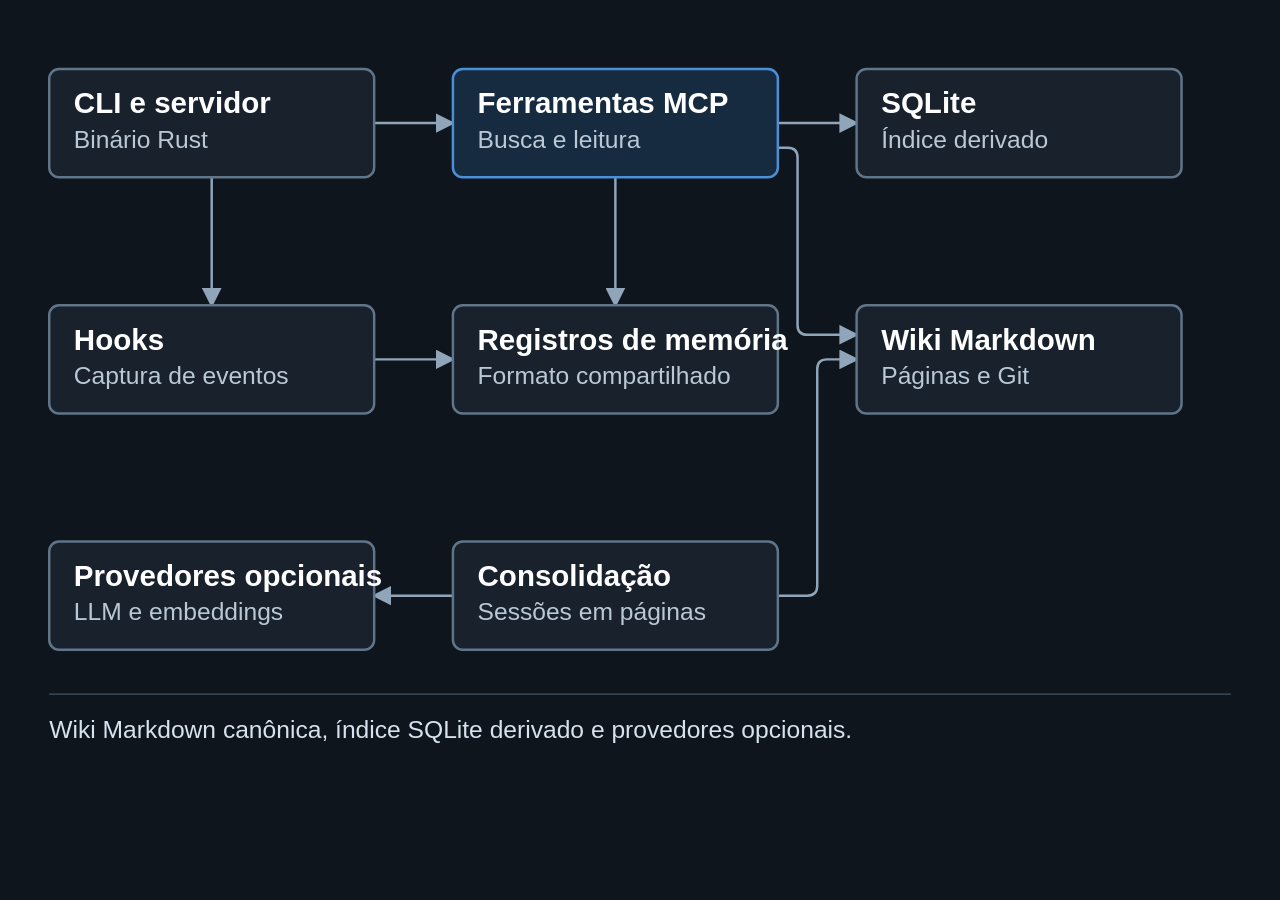
==== diagramas/arquitetura-original.html @ 741bd331 "Publica kit independente de integracao com ai-memory 3.2.0" ====
<!doctype html><html lang="pt-BR"><head><meta charset="utf-8"><meta name="viewport" content="width=device-width,initial-scale=1"><title>AI Memory original, v3.2.0</title><style>:root{color-scheme:dark}*{box-sizing:border-box}html,body{margin:0;background:#0f151d;color:#fff;font-family:"Segoe UI",sans-serif}svg{display:block;width:100%;height:auto}g.node{cursor:pointer}g.node:hover rect,g.node:focus rect,g.node.active rect{stroke:#4A90D9;stroke-width:4}g.node:focus{outline:none}path[data-from].lit{stroke:#4A90D9;stroke-width:4}@media(prefers-reduced-motion:reduce){*{transition:none}}</style></head><body><svg xmlns="http://www.w3.org/2000/svg" viewBox="0 0 1040 640" role="img" aria-labelledby="arquitetura-original-title arquitetura-original-desc"><title id="arquitetura-original-title">AI Memory original, v3.2.0</title><desc id="arquitetura-original-desc">Ferramentas MCP, captura por hooks e CLI integram wiki Markdown e índice SQLite no original Rust.</desc><defs><marker id="arquitetura-original-arrow" markerWidth="8" markerHeight="8" refX="7" refY="4" orient="auto"><path d="M0 0L8 4L0 8Z" fill="#91a5ba"/></marker></defs><rect width="1040" height="640" fill="#0f151d"/><path data-from="cli" data-to="mcp" d="M304 100H368" fill="none" stroke="#91a5ba" stroke-width="2" marker-end="url(#arquitetura-original-arrow)"/><path data-from="mcp" data-to="index" d="M632 100H696" fill="none" stroke="#91a5ba" stroke-width="2" marker-end="url(#arquitetura-original-arrow)"/><path data-from="cli" data-to="hooks" d="M172 144V248" fill="none" stroke="#91a5ba" stroke-width="2" marker-end="url(#arquitetura-original-arrow)"/><path data-from="hooks" data-to="core" d="M304 292H368" fill="none" stroke="#91a5ba" stroke-width="2" marker-end="url(#arquitetura-original-arrow)"/><path data-from="mcp" data-to="core" d="M500 144V248" fill="none" stroke="#91a5ba" stroke-width="2" marker-end="url(#arquitetura-original-arrow)"/><path data-from="consolidation" data-to="providers" d="M368 484H304" fill="none" stroke="#91a5ba" stroke-width="2" marker-end="url(#arquitetura-original-arrow)"/><path data-from="consolidation" data-to="wiki" d="M632 484H656Q664 484 664 476V300Q664 292 672 292H696" fill="none" stroke="#91a5ba" stroke-width="2" marker-end="url(#arquitetura-original-arrow)"/><path data-from="mcp" data-to="wiki" d="M632 120H640Q648 120 648 128V264Q648 272 656 272H696" fill="none" stroke="#91a5ba" stroke-width="2" marker-end="url(#arquitetura-original-arrow)"/><g class="node" id="arquitetura-original-cli" data-key="cli" tabindex="0" role="button" aria-label="CLI e servidor"><title>Entrada do binário Rust, comandos e inicialização dos transportes.</title><rect x="40" y="56" width="264" height="88" rx="8" fill="#18212c" stroke="#60748a" stroke-width="2"/><text x="60" y="92" fill="#ffffff" font-family="Segoe UI, sans-serif" font-size="24" font-weight="600">CLI e servidor</text><text x="60" y="120" fill="#bac8d6" font-family="Segoe UI, sans-serif" font-size="20">Binário Rust</text></g><g class="node" id="arquitetura-original-mcp" data-key="mcp" tabindex="0" role="button" aria-label="Ferramentas MCP"><title>Expõe consulta, leitura e operações de memória para clientes compatíveis. O suporte do cliente e seu escopo são configurados separadamente.</title><rect x="368" y="56" width="264" height="88" rx="8" fill="#172b40" stroke="#4A90D9" stroke-width="2"/><text x="388" y="92" fill="#ffffff" font-family="Segoe UI, sans-serif" font-size="24" font-weight="600">Ferramentas MCP</text><text x="388" y="120" fill="#bac8d6" font-family="Segoe UI, sans-serif" font-size="20">Busca e leitura</text></g><g class="node" id="arquitetura-original-index" data-key="index" tabindex="0" role="button" aria-label="SQLite"><title>Índice de recuperação, sessões, observações e handoffs. WAL e escritor único. A wiki é canônica para páginas; eventos não são uma transcrição completa.</title><rect x="696" y="56" width="264" height="88" rx="8" fill="#18212c" stroke="#60748a" stroke-width="2"/><text x="716" y="92" fill="#ffffff" font-family="Segoe UI, sans-serif" font-size="24" font-weight="600">SQLite</text><text x="716" y="120" fill="#bac8d6" font-family="Segoe UI, sans-serif" font-size="20">Índice derivado</text></g><g class="node" id="arquitetura-original-hooks" data-key="hooks" tabindex="0" role="button" aria-label="Hooks"><title>Recebe eventos de ciclo de vida, sanitiza e encaminha observações. A captura é limitada e não equivale a transcrição integral.</title><rect x="40" y="248" width="264" height="88" rx="8" fill="#18212c" stroke="#60748a" stroke-width="2"/><text x="60" y="284" fill="#ffffff" font-family="Segoe UI, sans-serif" font-size="24" font-weight="600">Hooks</text><text x="60" y="312" fill="#bac8d6" font-family="Segoe UI, sans-serif" font-size="20">Captura de eventos</text></g><g class="node" id="arquitetura-original-core" data-key="core" tabindex="0" role="button" aria-label="Registros de memória"><title>Tipos, erros e identificadores compartilhados. Não executa entrada ou saída de dados.</title><rect x="368" y="248" width="264" height="88" rx="8" fill="#18212c" stroke="#60748a" stroke-width="2"/><text x="388" y="284" fill="#ffffff" font-family="Segoe UI, sans-serif" font-size="24" font-weight="600">Registros de memória</text><text x="388" y="312" fill="#bac8d6" font-family="Segoe UI, sans-serif" font-size="20">Formato compartilhado</text></g><g class="node" id="arquitetura-original-wiki" data-key="wiki" tabindex="0" role="button" aria-label="Wiki Markdown"><title>Fonte canônica em páginas Markdown versionadas em Git. Gravações atômicas e reconciliação de alterações.</title><rect x="696" y="248" width="264" height="88" rx="8" fill="#18212c" stroke="#60748a" stroke-width="2"/><text x="716" y="284" fill="#ffffff" font-family="Segoe UI, sans-serif" font-size="24" font-weight="600">Wiki Markdown</text><text x="716" y="312" fill="#bac8d6" font-family="Segoe UI, sans-serif" font-size="20">Páginas e Git</text></g><g class="node" id="arquitetura-original-providers" data-key="providers" tabindex="0" role="button" aria-label="Provedores opcionais"><title>Interfaces para LLM e embeddings. Vetores e consolidação generativa dependem da configuração. Sem promessa de economia ou qualidade automática.</title><rect x="40" y="440" width="264" height="88" rx="8" fill="#18212c" stroke="#60748a" stroke-width="2"/><text x="60" y="476" fill="#ffffff" font-family="Segoe UI, sans-serif" font-size="24" font-weight="600">Provedores opcionais</text><text x="60" y="504" fill="#bac8d6" font-family="Segoe UI, sans-serif" font-size="20">LLM e embeddings</text></g><g class="node" id="arquitetura-original-consolidation" data-key="consolidation" tabindex="0" role="button" aria-label="Consolidação"><title>Resumo de sessão por regras funciona sem LLM. Consolidação generativa depende de provedor configurado; não assumir que está ativa.</title><rect x="368" y="440" width="264" height="88" rx="8" fill="#18212c" stroke="#60748a" stroke-width="2"/><text x="388" y="476" fill="#ffffff" font-family="Segoe UI, sans-serif" font-size="24" font-weight="600">Consolidação</text><text x="388" y="504" fill="#bac8d6" font-family="Segoe UI, sans-serif" font-size="20">Sessões em páginas</text></g><path d="M40 564H1000" stroke="#435469"/><text id="detail" x="40" y="600" fill="#d6e2ed" font-family="Segoe UI, sans-serif" font-size="20">Wiki Markdown canônica, índice SQLite derivado e provedores opcionais.</text></svg><script>const details={"cli": "CLI e servidor: Binário Rust.", "mcp": "Ferramentas MCP: Busca e leitura.", "index": "SQLite: Índice derivado.", "hooks": "Hooks: Captura de eventos.", "core": "Registros de memória: Formato compartilhado.", "wiki": "Wiki Markdown: Páginas e Git.", "providers": "Provedores opcionais: LLM e embeddings.", "consolidation": "Consolidação: Sessões em páginas."};const nodes=[...document.querySelectorAll("g.node")];function focusNode(n){nodes.forEach(x=>x.classList.toggle("active",x===n));document.getElementById("detail").textContent=details[n.dataset.key];document.querySelectorAll("path[data-from]").forEach(e=>e.classList.toggle("lit",e.dataset.from===n.dataset.key||e.dataset.to===n.dataset.key));}nodes.forEach(n=>{n.addEventListener("mouseenter",()=>focusNode(n));n.addEventListener("focus",()=>focusNode(n));n.addEventListener("click",()=>focusNode(n));n.addEventListener("keydown",e=>{if(e.key==="Enter"||e.key===" "){e.preventDefault();focusNode(n);}})});</script></body></html>
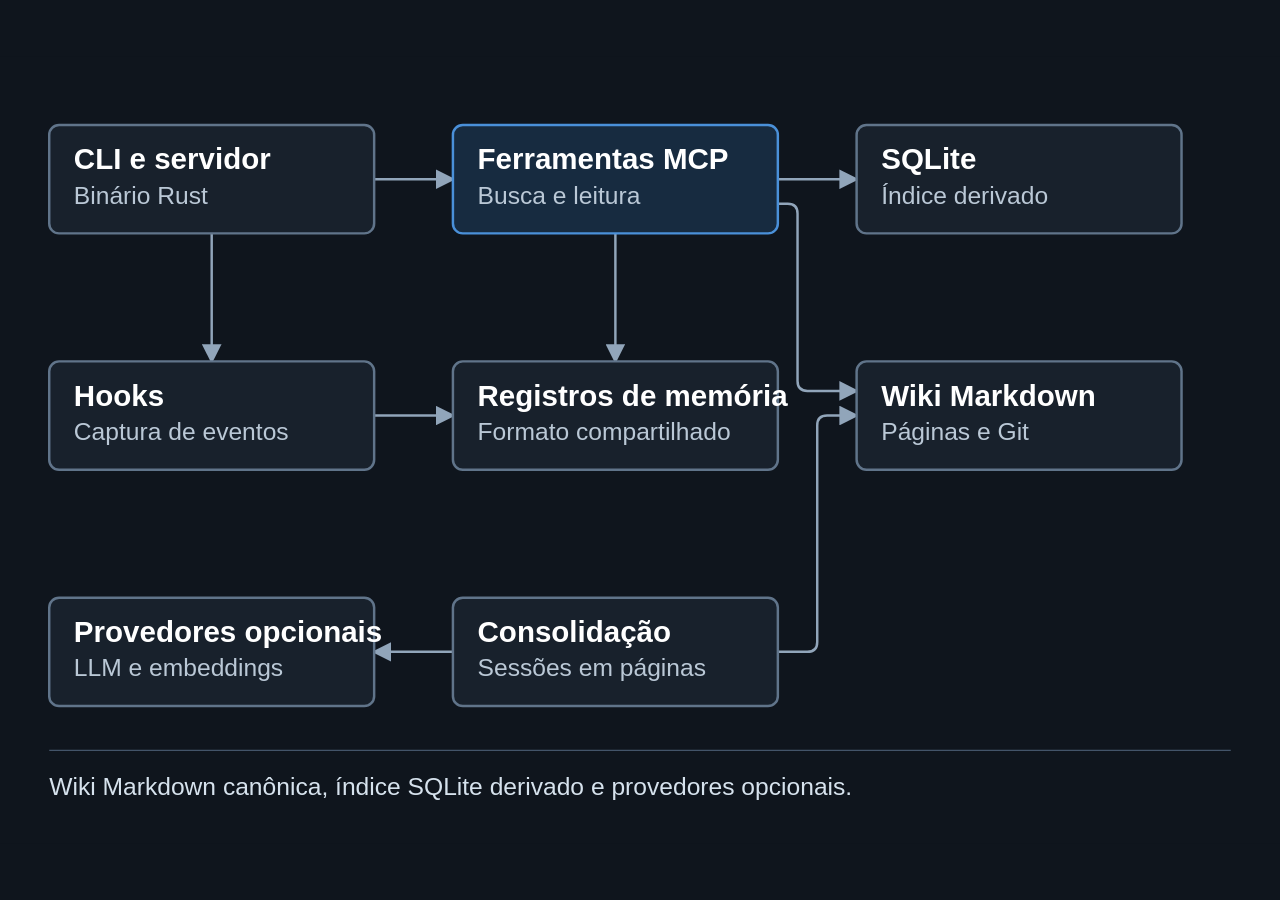
==== commit 9af9c7c0: "Encaixa fluxogramas no slide sem rolagem vertical" ====
--- a/diagramas/arquitetura-original.html
+++ b/diagramas/arquitetura-original.html
@@ -1 +1 @@
-<!doctype html><html lang="pt-BR"><head><meta charset="utf-8"><meta name="viewport" content="width=device-width,initial-scale=1"><title>AI Memory original, v3.2.0</title><style>:root{color-scheme:dark}*{box-sizing:border-box}html,body{margin:0;background:#0f151d;color:#fff;font-family:"Segoe UI",sans-serif}svg{display:block;width:100%;height:auto}g.node{cursor:pointer}g.node:hover rect,g.node:focus rect,g.node.active rect{stroke:#4A90D9;stroke-width:4}g.node:focus{outline:none}path[data-from].lit{stroke:#4A90D9;stroke-width:4}@media(prefers-reduced-motion:reduce){*{transition:none}}</style></head><body><svg xmlns="http://www.w3.org/2000/svg" viewBox="0 0 1040 640" role="img" aria-labelledby="arquitetura-original-title arquitetura-original-desc"><title id="arquitetura-original-title">AI Memory original, v3.2.0</title><desc id="arquitetura-original-desc">Ferramentas MCP, captura por hooks e CLI integram wiki Markdown e índice SQLite no original Rust.</desc><defs><marker id="arquitetura-original-arrow" markerWidth="8" markerHeight="8" refX="7" refY="4" orient="auto"><path d="M0 0L8 4L0 8Z" fill="#91a5ba"/></marker></defs><rect width="1040" height="640" fill="#0f151d"/><path data-from="cli" data-to="mcp" d="M304 100H368" fill="none" stroke="#91a5ba" stroke-width="2" marker-end="url(#arquitetura-original-arrow)"/><path data-from="mcp" data-to="index" d="M632 100H696" fill="none" stroke="#91a5ba" stroke-width="2" marker-end="url(#arquitetura-original-arrow)"/><path data-from="cli" data-to="hooks" d="M172 144V248" fill="none" stroke="#91a5ba" stroke-width="2" marker-end="url(#arquitetura-original-arrow)"/><path data-from="hooks" data-to="core" d="M304 292H368" fill="none" stroke="#91a5ba" stroke-width="2" marker-end="url(#arquitetura-original-arrow)"/><path data-from="mcp" data-to="core" d="M500 144V248" fill="none" stroke="#91a5ba" stroke-width="2" marker-end="url(#arquitetura-original-arrow)"/><path data-from="consolidation" data-to="providers" d="M368 484H304" fill="none" stroke="#91a5ba" stroke-width="2" marker-end="url(#arquitetura-original-arrow)"/><path data-from="consolidation" data-to="wiki" d="M632 484H656Q664 484 664 476V300Q664 292 672 292H696" fill="none" stroke="#91a5ba" stroke-width="2" marker-end="url(#arquitetura-original-arrow)"/><path data-from="mcp" data-to="wiki" d="M632 120H640Q648 120 648 128V264Q648 272 656 272H696" fill="none" stroke="#91a5ba" stroke-width="2" marker-end="url(#arquitetura-original-arrow)"/><g class="node" id="arquitetura-original-cli" data-key="cli" tabindex="0" role="button" aria-label="CLI e servidor"><title>Entrada do binário Rust, comandos e inicialização dos transportes.</title><rect x="40" y="56" width="264" height="88" rx="8" fill="#18212c" stroke="#60748a" stroke-width="2"/><text x="60" y="92" fill="#ffffff" font-family="Segoe UI, sans-serif" font-size="24" font-weight="600">CLI e servidor</text><text x="60" y="120" fill="#bac8d6" font-family="Segoe UI, sans-serif" font-size="20">Binário Rust</text></g><g class="node" id="arquitetura-original-mcp" data-key="mcp" tabindex="0" role="button" aria-label="Ferramentas MCP"><title>Expõe consulta, leitura e operações de memória para clientes compatíveis. O suporte do cliente e seu escopo são configurados separadamente.</title><rect x="368" y="56" width="264" height="88" rx="8" fill="#172b40" stroke="#4A90D9" stroke-width="2"/><text x="388" y="92" fill="#ffffff" font-family="Segoe UI, sans-serif" font-size="24" font-weight="600">Ferramentas MCP</text><text x="388" y="120" fill="#bac8d6" font-family="Segoe UI, sans-serif" font-size="20">Busca e leitura</text></g><g class="node" id="arquitetura-original-index" data-key="index" tabindex="0" role="button" aria-label="SQLite"><title>Índice de recuperação, sessões, observações e handoffs. WAL e escritor único. A wiki é canônica para páginas; eventos não são uma transcrição completa.</title><rect x="696" y="56" width="264" height="88" rx="8" fill="#18212c" stroke="#60748a" stroke-width="2"/><text x="716" y="92" fill="#ffffff" font-family="Segoe UI, sans-serif" font-size="24" font-weight="600">SQLite</text><text x="716" y="120" fill="#bac8d6" font-family="Segoe UI, sans-serif" font-size="20">Índice derivado</text></g><g class="node" id="arquitetura-original-hooks" data-key="hooks" tabindex="0" role="button" aria-label="Hooks"><title>Recebe eventos de ciclo de vida, sanitiza e encaminha observações. A captura é limitada e não equivale a transcrição integral.</title><rect x="40" y="248" width="264" height="88" rx="8" fill="#18212c" stroke="#60748a" stroke-width="2"/><text x="60" y="284" fill="#ffffff" font-family="Segoe UI, sans-serif" font-size="24" font-weight="600">Hooks</text><text x="60" y="312" fill="#bac8d6" font-family="Segoe UI, sans-serif" font-size="20">Captura de eventos</text></g><g class="node" id="arquitetura-original-core" data-key="core" tabindex="0" role="button" aria-label="Registros de memória"><title>Tipos, erros e identificadores compartilhados. Não executa entrada ou saída de dados.</title><rect x="368" y="248" width="264" height="88" rx="8" fill="#18212c" stroke="#60748a" stroke-width="2"/><text x="388" y="284" fill="#ffffff" font-family="Segoe UI, sans-serif" font-size="24" font-weight="600">Registros de memória</text><text x="388" y="312" fill="#bac8d6" font-family="Segoe UI, sans-serif" font-size="20">Formato compartilhado</text></g><g class="node" id="arquitetura-original-wiki" data-key="wiki" tabindex="0" role="button" aria-label="Wiki Markdown"><title>Fonte canônica em páginas Markdown versionadas em Git. Gravações atômicas e reconciliação de alterações.</title><rect x="696" y="248" width="264" height="88" rx="8" fill="#18212c" stroke="#60748a" stroke-width="2"/><text x="716" y="284" fill="#ffffff" font-family="Segoe UI, sans-serif" font-size="24" font-weight="600">Wiki Markdown</text><text x="716" y="312" fill="#bac8d6" font-family="Segoe UI, sans-serif" font-size="20">Páginas e Git</text></g><g class="node" id="arquitetura-original-providers" data-key="providers" tabindex="0" role="button" aria-label="Provedores opcionais"><title>Interfaces para LLM e embeddings. Vetores e consolidação generativa dependem da configuração. Sem promessa de economia ou qualidade automática.</title><rect x="40" y="440" width="264" height="88" rx="8" fill="#18212c" stroke="#60748a" stroke-width="2"/><text x="60" y="476" fill="#ffffff" font-family="Segoe UI, sans-serif" font-size="24" font-weight="600">Provedores opcionais</text><text x="60" y="504" fill="#bac8d6" font-family="Segoe UI, sans-serif" font-size="20">LLM e embeddings</text></g><g class="node" id="arquitetura-original-consolidation" data-key="consolidation" tabindex="0" role="button" aria-label="Consolidação"><title>Resumo de sessão por regras funciona sem LLM. Consolidação generativa depende de provedor configurado; não assumir que está ativa.</title><rect x="368" y="440" width="264" height="88" rx="8" fill="#18212c" stroke="#60748a" stroke-width="2"/><text x="388" y="476" fill="#ffffff" font-family="Segoe UI, sans-serif" font-size="24" font-weight="600">Consolidação</text><text x="388" y="504" fill="#bac8d6" font-family="Segoe UI, sans-serif" font-size="20">Sessões em páginas</text></g><path d="M40 564H1000" stroke="#435469"/><text id="detail" x="40" y="600" fill="#d6e2ed" font-family="Segoe UI, sans-serif" font-size="20">Wiki Markdown canônica, índice SQLite derivado e provedores opcionais.</text></svg><script>const details={"cli": "CLI e servidor: Binário Rust.", "mcp": "Ferramentas MCP: Busca e leitura.", "index": "SQLite: Índice derivado.", "hooks": "Hooks: Captura de eventos.", "core": "Registros de memória: Formato compartilhado.", "wiki": "Wiki Markdown: Páginas e Git.", "providers": "Provedores opcionais: LLM e embeddings.", "consolidation": "Consolidação: Sessões em páginas."};const nodes=[...document.querySelectorAll("g.node")];function focusNode(n){nodes.forEach(x=>x.classList.toggle("active",x===n));document.getElementById("detail").textContent=details[n.dataset.key];document.querySelectorAll("path[data-from]").forEach(e=>e.classList.toggle("lit",e.dataset.from===n.dataset.key||e.dataset.to===n.dataset.key));}nodes.forEach(n=>{n.addEventListener("mouseenter",()=>focusNode(n));n.addEventListener("focus",()=>focusNode(n));n.addEventListener("click",()=>focusNode(n));n.addEventListener("keydown",e=>{if(e.key==="Enter"||e.key===" "){e.preventDefault();focusNode(n);}})});</script></body></html>+<!doctype html><html lang="pt-BR"><head><meta charset="utf-8"><meta name="viewport" content="width=device-width,initial-scale=1"><title>AI Memory original, v3.2.0</title><style>:root{color-scheme:dark}*{box-sizing:border-box}html,body{height:100%;overflow:hidden;margin:0;background:#0f151d;color:#fff;font-family:"Segoe UI",sans-serif}svg{display:block;width:100%;height:100%}g.node{cursor:pointer}g.node:hover rect,g.node:focus rect,g.node.active rect{stroke:#4A90D9;stroke-width:4}g.node:focus{outline:none}path[data-from].lit{stroke:#4A90D9;stroke-width:4}@media(prefers-reduced-motion:reduce){*{transition:none}}</style></head><body><svg xmlns="http://www.w3.org/2000/svg" viewBox="0 0 1040 640" role="img" aria-labelledby="arquitetura-original-title arquitetura-original-desc"><title id="arquitetura-original-title">AI Memory original, v3.2.0</title><desc id="arquitetura-original-desc">Ferramentas MCP, captura por hooks e CLI integram wiki Markdown e índice SQLite no original Rust.</desc><defs><marker id="arquitetura-original-arrow" markerWidth="8" markerHeight="8" refX="7" refY="4" orient="auto"><path d="M0 0L8 4L0 8Z" fill="#91a5ba"/></marker></defs><rect width="1040" height="640" fill="#0f151d"/><path data-from="cli" data-to="mcp" d="M304 100H368" fill="none" stroke="#91a5ba" stroke-width="2" marker-end="url(#arquitetura-original-arrow)"/><path data-from="mcp" data-to="index" d="M632 100H696" fill="none" stroke="#91a5ba" stroke-width="2" marker-end="url(#arquitetura-original-arrow)"/><path data-from="cli" data-to="hooks" d="M172 144V248" fill="none" stroke="#91a5ba" stroke-width="2" marker-end="url(#arquitetura-original-arrow)"/><path data-from="hooks" data-to="core" d="M304 292H368" fill="none" stroke="#91a5ba" stroke-width="2" marker-end="url(#arquitetura-original-arrow)"/><path data-from="mcp" data-to="core" d="M500 144V248" fill="none" stroke="#91a5ba" stroke-width="2" marker-end="url(#arquitetura-original-arrow)"/><path data-from="consolidation" data-to="providers" d="M368 484H304" fill="none" stroke="#91a5ba" stroke-width="2" marker-end="url(#arquitetura-original-arrow)"/><path data-from="consolidation" data-to="wiki" d="M632 484H656Q664 484 664 476V300Q664 292 672 292H696" fill="none" stroke="#91a5ba" stroke-width="2" marker-end="url(#arquitetura-original-arrow)"/><path data-from="mcp" data-to="wiki" d="M632 120H640Q648 120 648 128V264Q648 272 656 272H696" fill="none" stroke="#91a5ba" stroke-width="2" marker-end="url(#arquitetura-original-arrow)"/><g class="node" id="arquitetura-original-cli" data-key="cli" tabindex="0" role="button" aria-label="CLI e servidor"><title>Entrada do binário Rust, comandos e inicialização dos transportes.</title><rect x="40" y="56" width="264" height="88" rx="8" fill="#18212c" stroke="#60748a" stroke-width="2"/><text x="60" y="92" fill="#ffffff" font-family="Segoe UI, sans-serif" font-size="24" font-weight="600">CLI e servidor</text><text x="60" y="120" fill="#bac8d6" font-family="Segoe UI, sans-serif" font-size="20">Binário Rust</text></g><g class="node" id="arquitetura-original-mcp" data-key="mcp" tabindex="0" role="button" aria-label="Ferramentas MCP"><title>Expõe consulta, leitura e operações de memória para clientes compatíveis. O suporte do cliente e seu escopo são configurados separadamente.</title><rect x="368" y="56" width="264" height="88" rx="8" fill="#172b40" stroke="#4A90D9" stroke-width="2"/><text x="388" y="92" fill="#ffffff" font-family="Segoe UI, sans-serif" font-size="24" font-weight="600">Ferramentas MCP</text><text x="388" y="120" fill="#bac8d6" font-family="Segoe UI, sans-serif" font-size="20">Busca e leitura</text></g><g class="node" id="arquitetura-original-index" data-key="index" tabindex="0" role="button" aria-label="SQLite"><title>Índice de recuperação, sessões, observações e handoffs. WAL e escritor único. A wiki é canônica para páginas; eventos não são uma transcrição completa.</title><rect x="696" y="56" width="264" height="88" rx="8" fill="#18212c" stroke="#60748a" stroke-width="2"/><text x="716" y="92" fill="#ffffff" font-family="Segoe UI, sans-serif" font-size="24" font-weight="600">SQLite</text><text x="716" y="120" fill="#bac8d6" font-family="Segoe UI, sans-serif" font-size="20">Índice derivado</text></g><g class="node" id="arquitetura-original-hooks" data-key="hooks" tabindex="0" role="button" aria-label="Hooks"><title>Recebe eventos de ciclo de vida, sanitiza e encaminha observações. A captura é limitada e não equivale a transcrição integral.</title><rect x="40" y="248" width="264" height="88" rx="8" fill="#18212c" stroke="#60748a" stroke-width="2"/><text x="60" y="284" fill="#ffffff" font-family="Segoe UI, sans-serif" font-size="24" font-weight="600">Hooks</text><text x="60" y="312" fill="#bac8d6" font-family="Segoe UI, sans-serif" font-size="20">Captura de eventos</text></g><g class="node" id="arquitetura-original-core" data-key="core" tabindex="0" role="button" aria-label="Registros de memória"><title>Tipos, erros e identificadores compartilhados. Não executa entrada ou saída de dados.</title><rect x="368" y="248" width="264" height="88" rx="8" fill="#18212c" stroke="#60748a" stroke-width="2"/><text x="388" y="284" fill="#ffffff" font-family="Segoe UI, sans-serif" font-size="24" font-weight="600">Registros de memória</text><text x="388" y="312" fill="#bac8d6" font-family="Segoe UI, sans-serif" font-size="20">Formato compartilhado</text></g><g class="node" id="arquitetura-original-wiki" data-key="wiki" tabindex="0" role="button" aria-label="Wiki Markdown"><title>Fonte canônica em páginas Markdown versionadas em Git. Gravações atômicas e reconciliação de alterações.</title><rect x="696" y="248" width="264" height="88" rx="8" fill="#18212c" stroke="#60748a" stroke-width="2"/><text x="716" y="284" fill="#ffffff" font-family="Segoe UI, sans-serif" font-size="24" font-weight="600">Wiki Markdown</text><text x="716" y="312" fill="#bac8d6" font-family="Segoe UI, sans-serif" font-size="20">Páginas e Git</text></g><g class="node" id="arquitetura-original-providers" data-key="providers" tabindex="0" role="button" aria-label="Provedores opcionais"><title>Interfaces para LLM e embeddings. Vetores e consolidação generativa dependem da configuração. Sem promessa de economia ou qualidade automática.</title><rect x="40" y="440" width="264" height="88" rx="8" fill="#18212c" stroke="#60748a" stroke-width="2"/><text x="60" y="476" fill="#ffffff" font-family="Segoe UI, sans-serif" font-size="24" font-weight="600">Provedores opcionais</text><text x="60" y="504" fill="#bac8d6" font-family="Segoe UI, sans-serif" font-size="20">LLM e embeddings</text></g><g class="node" id="arquitetura-original-consolidation" data-key="consolidation" tabindex="0" role="button" aria-label="Consolidação"><title>Resumo de sessão por regras funciona sem LLM. Consolidação generativa depende de provedor configurado; não assumir que está ativa.</title><rect x="368" y="440" width="264" height="88" rx="8" fill="#18212c" stroke="#60748a" stroke-width="2"/><text x="388" y="476" fill="#ffffff" font-family="Segoe UI, sans-serif" font-size="24" font-weight="600">Consolidação</text><text x="388" y="504" fill="#bac8d6" font-family="Segoe UI, sans-serif" font-size="20">Sessões em páginas</text></g><path d="M40 564H1000" stroke="#435469"/><text id="detail" x="40" y="600" fill="#d6e2ed" font-family="Segoe UI, sans-serif" font-size="20">Wiki Markdown canônica, índice SQLite derivado e provedores opcionais.</text></svg><script>const details={"cli": "CLI e servidor: Binário Rust.", "mcp": "Ferramentas MCP: Busca e leitura.", "index": "SQLite: Índice derivado.", "hooks": "Hooks: Captura de eventos.", "core": "Registros de memória: Formato compartilhado.", "wiki": "Wiki Markdown: Páginas e Git.", "providers": "Provedores opcionais: LLM e embeddings.", "consolidation": "Consolidação: Sessões em páginas."};const nodes=[...document.querySelectorAll("g.node")];function focusNode(n){nodes.forEach(x=>x.classList.toggle("active",x===n));document.getElementById("detail").textContent=details[n.dataset.key];document.querySelectorAll("path[data-from]").forEach(e=>e.classList.toggle("lit",e.dataset.from===n.dataset.key||e.dataset.to===n.dataset.key));}nodes.forEach(n=>{n.addEventListener("mouseenter",()=>focusNode(n));n.addEventListener("focus",()=>focusNode(n));n.addEventListener("click",()=>focusNode(n));n.addEventListener("keydown",e=>{if(e.key==="Enter"||e.key===" "){e.preventDefault();focusNode(n);}})});</script></body></html>
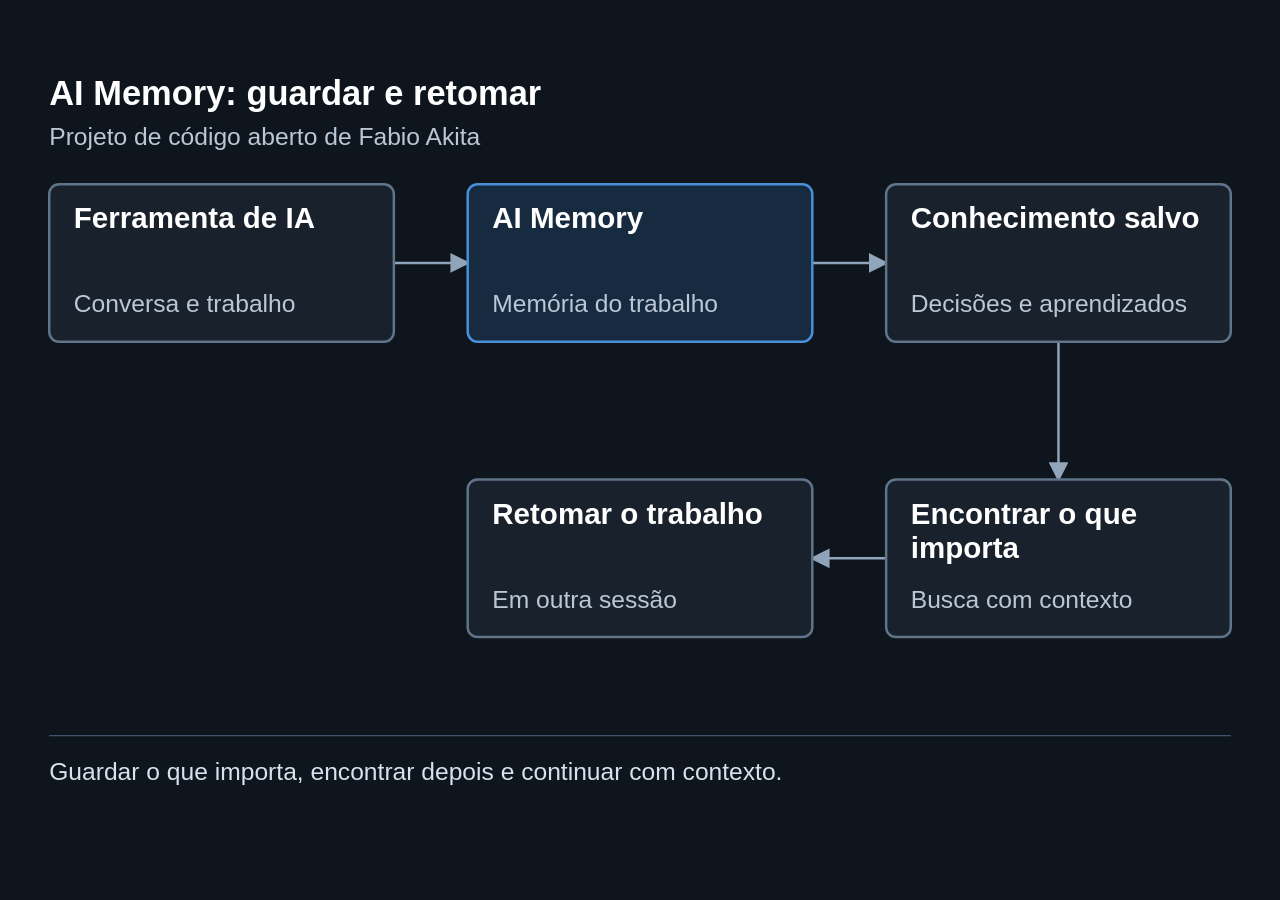
==== commit 4c45a6eb: "Simplifica aula e mapas de memoria para empreendedores" ====
--- a/diagramas/arquitetura-original.html
+++ b/diagramas/arquitetura-original.html
@@ -1 +1 @@
-<!doctype html><html lang="pt-BR"><head><meta charset="utf-8"><meta name="viewport" content="width=device-width,initial-scale=1"><title>AI Memory original, v3.2.0</title><style>:root{color-scheme:dark}*{box-sizing:border-box}html,body{height:100%;overflow:hidden;margin:0;background:#0f151d;color:#fff;font-family:"Segoe UI",sans-serif}svg{display:block;width:100%;height:100%}g.node{cursor:pointer}g.node:hover rect,g.node:focus rect,g.node.active rect{stroke:#4A90D9;stroke-width:4}g.node:focus{outline:none}path[data-from].lit{stroke:#4A90D9;stroke-width:4}@media(prefers-reduced-motion:reduce){*{transition:none}}</style></head><body><svg xmlns="http://www.w3.org/2000/svg" viewBox="0 0 1040 640" role="img" aria-labelledby="arquitetura-original-title arquitetura-original-desc"><title id="arquitetura-original-title">AI Memory original, v3.2.0</title><desc id="arquitetura-original-desc">Ferramentas MCP, captura por hooks e CLI integram wiki Markdown e índice SQLite no original Rust.</desc><defs><marker id="arquitetura-original-arrow" markerWidth="8" markerHeight="8" refX="7" refY="4" orient="auto"><path d="M0 0L8 4L0 8Z" fill="#91a5ba"/></marker></defs><rect width="1040" height="640" fill="#0f151d"/><path data-from="cli" data-to="mcp" d="M304 100H368" fill="none" stroke="#91a5ba" stroke-width="2" marker-end="url(#arquitetura-original-arrow)"/><path data-from="mcp" data-to="index" d="M632 100H696" fill="none" stroke="#91a5ba" stroke-width="2" marker-end="url(#arquitetura-original-arrow)"/><path data-from="cli" data-to="hooks" d="M172 144V248" fill="none" stroke="#91a5ba" stroke-width="2" marker-end="url(#arquitetura-original-arrow)"/><path data-from="hooks" data-to="core" d="M304 292H368" fill="none" stroke="#91a5ba" stroke-width="2" marker-end="url(#arquitetura-original-arrow)"/><path data-from="mcp" data-to="core" d="M500 144V248" fill="none" stroke="#91a5ba" stroke-width="2" marker-end="url(#arquitetura-original-arrow)"/><path data-from="consolidation" data-to="providers" d="M368 484H304" fill="none" stroke="#91a5ba" stroke-width="2" marker-end="url(#arquitetura-original-arrow)"/><path data-from="consolidation" data-to="wiki" d="M632 484H656Q664 484 664 476V300Q664 292 672 292H696" fill="none" stroke="#91a5ba" stroke-width="2" marker-end="url(#arquitetura-original-arrow)"/><path data-from="mcp" data-to="wiki" d="M632 120H640Q648 120 648 128V264Q648 272 656 272H696" fill="none" stroke="#91a5ba" stroke-width="2" marker-end="url(#arquitetura-original-arrow)"/><g class="node" id="arquitetura-original-cli" data-key="cli" tabindex="0" role="button" aria-label="CLI e servidor"><title>Entrada do binário Rust, comandos e inicialização dos transportes.</title><rect x="40" y="56" width="264" height="88" rx="8" fill="#18212c" stroke="#60748a" stroke-width="2"/><text x="60" y="92" fill="#ffffff" font-family="Segoe UI, sans-serif" font-size="24" font-weight="600">CLI e servidor</text><text x="60" y="120" fill="#bac8d6" font-family="Segoe UI, sans-serif" font-size="20">Binário Rust</text></g><g class="node" id="arquitetura-original-mcp" data-key="mcp" tabindex="0" role="button" aria-label="Ferramentas MCP"><title>Expõe consulta, leitura e operações de memória para clientes compatíveis. O suporte do cliente e seu escopo são configurados separadamente.</title><rect x="368" y="56" width="264" height="88" rx="8" fill="#172b40" stroke="#4A90D9" stroke-width="2"/><text x="388" y="92" fill="#ffffff" font-family="Segoe UI, sans-serif" font-size="24" font-weight="600">Ferramentas MCP</text><text x="388" y="120" fill="#bac8d6" font-family="Segoe UI, sans-serif" font-size="20">Busca e leitura</text></g><g class="node" id="arquitetura-original-index" data-key="index" tabindex="0" role="button" aria-label="SQLite"><title>Índice de recuperação, sessões, observações e handoffs. WAL e escritor único. A wiki é canônica para páginas; eventos não são uma transcrição completa.</title><rect x="696" y="56" width="264" height="88" rx="8" fill="#18212c" stroke="#60748a" stroke-width="2"/><text x="716" y="92" fill="#ffffff" font-family="Segoe UI, sans-serif" font-size="24" font-weight="600">SQLite</text><text x="716" y="120" fill="#bac8d6" font-family="Segoe UI, sans-serif" font-size="20">Índice derivado</text></g><g class="node" id="arquitetura-original-hooks" data-key="hooks" tabindex="0" role="button" aria-label="Hooks"><title>Recebe eventos de ciclo de vida, sanitiza e encaminha observações. A captura é limitada e não equivale a transcrição integral.</title><rect x="40" y="248" width="264" height="88" rx="8" fill="#18212c" stroke="#60748a" stroke-width="2"/><text x="60" y="284" fill="#ffffff" font-family="Segoe UI, sans-serif" font-size="24" font-weight="600">Hooks</text><text x="60" y="312" fill="#bac8d6" font-family="Segoe UI, sans-serif" font-size="20">Captura de eventos</text></g><g class="node" id="arquitetura-original-core" data-key="core" tabindex="0" role="button" aria-label="Registros de memória"><title>Tipos, erros e identificadores compartilhados. Não executa entrada ou saída de dados.</title><rect x="368" y="248" width="264" height="88" rx="8" fill="#18212c" stroke="#60748a" stroke-width="2"/><text x="388" y="284" fill="#ffffff" font-family="Segoe UI, sans-serif" font-size="24" font-weight="600">Registros de memória</text><text x="388" y="312" fill="#bac8d6" font-family="Segoe UI, sans-serif" font-size="20">Formato compartilhado</text></g><g class="node" id="arquitetura-original-wiki" data-key="wiki" tabindex="0" role="button" aria-label="Wiki Markdown"><title>Fonte canônica em páginas Markdown versionadas em Git. Gravações atômicas e reconciliação de alterações.</title><rect x="696" y="248" width="264" height="88" rx="8" fill="#18212c" stroke="#60748a" stroke-width="2"/><text x="716" y="284" fill="#ffffff" font-family="Segoe UI, sans-serif" font-size="24" font-weight="600">Wiki Markdown</text><text x="716" y="312" fill="#bac8d6" font-family="Segoe UI, sans-serif" font-size="20">Páginas e Git</text></g><g class="node" id="arquitetura-original-providers" data-key="providers" tabindex="0" role="button" aria-label="Provedores opcionais"><title>Interfaces para LLM e embeddings. Vetores e consolidação generativa dependem da configuração. Sem promessa de economia ou qualidade automática.</title><rect x="40" y="440" width="264" height="88" rx="8" fill="#18212c" stroke="#60748a" stroke-width="2"/><text x="60" y="476" fill="#ffffff" font-family="Segoe UI, sans-serif" font-size="24" font-weight="600">Provedores opcionais</text><text x="60" y="504" fill="#bac8d6" font-family="Segoe UI, sans-serif" font-size="20">LLM e embeddings</text></g><g class="node" id="arquitetura-original-consolidation" data-key="consolidation" tabindex="0" role="button" aria-label="Consolidação"><title>Resumo de sessão por regras funciona sem LLM. Consolidação generativa depende de provedor configurado; não assumir que está ativa.</title><rect x="368" y="440" width="264" height="88" rx="8" fill="#18212c" stroke="#60748a" stroke-width="2"/><text x="388" y="476" fill="#ffffff" font-family="Segoe UI, sans-serif" font-size="24" font-weight="600">Consolidação</text><text x="388" y="504" fill="#bac8d6" font-family="Segoe UI, sans-serif" font-size="20">Sessões em páginas</text></g><path d="M40 564H1000" stroke="#435469"/><text id="detail" x="40" y="600" fill="#d6e2ed" font-family="Segoe UI, sans-serif" font-size="20">Wiki Markdown canônica, índice SQLite derivado e provedores opcionais.</text></svg><script>const details={"cli": "CLI e servidor: Binário Rust.", "mcp": "Ferramentas MCP: Busca e leitura.", "index": "SQLite: Índice derivado.", "hooks": "Hooks: Captura de eventos.", "core": "Registros de memória: Formato compartilhado.", "wiki": "Wiki Markdown: Páginas e Git.", "providers": "Provedores opcionais: LLM e embeddings.", "consolidation": "Consolidação: Sessões em páginas."};const nodes=[...document.querySelectorAll("g.node")];function focusNode(n){nodes.forEach(x=>x.classList.toggle("active",x===n));document.getElementById("detail").textContent=details[n.dataset.key];document.querySelectorAll("path[data-from]").forEach(e=>e.classList.toggle("lit",e.dataset.from===n.dataset.key||e.dataset.to===n.dataset.key));}nodes.forEach(n=>{n.addEventListener("mouseenter",()=>focusNode(n));n.addEventListener("focus",()=>focusNode(n));n.addEventListener("click",()=>focusNode(n));n.addEventListener("keydown",e=>{if(e.key==="Enter"||e.key===" "){e.preventDefault();focusNode(n);}})});</script></body></html>+<!doctype html><html lang="pt-BR"><head><meta charset="utf-8"><meta name="viewport" content="width=device-width,initial-scale=1"><title>AI Memory: guardar e retomar</title><style>:root{color-scheme:dark}*{box-sizing:border-box}html,body{height:100%;width:100%;overflow:hidden;margin:0;background:#0f151d;color:#fff;font-family:"Segoe UI",sans-serif}svg{display:block;width:100%;height:100%}g.node{cursor:pointer}g.node:hover rect,g.node:focus rect,g.node.active rect{stroke:#4A90D9;stroke-width:4}g.node:focus{outline:none}path[data-from].lit{stroke:#4A90D9;stroke-width:4}@media(prefers-reduced-motion:reduce){*{transition:none}}</style></head><body><svg xmlns="http://www.w3.org/2000/svg" viewBox="0 0 1040 640" role="img" aria-labelledby="arquitetura-original-title arquitetura-original-desc"><title id="arquitetura-original-title">AI Memory: guardar e retomar</title><desc id="arquitetura-original-desc">Uma ferramenta de IA guarda conhecimento na memória, encontra o que importa e ajuda a retomar o trabalho.</desc><defs><marker id="arquitetura-original-arrow" markerWidth="8" markerHeight="8" refX="7" refY="4" orient="auto"><path d="M0 0L8 4L0 8Z" fill="#91a5ba"/></marker></defs><rect width="1040" height="640" fill="#0f151d"/><text x="40" y="40" fill="#fff" font-family="Segoe UI, sans-serif" font-size="28" font-weight="600">AI Memory: guardar e retomar</text><text x="40" y="72" fill="#bac8d6" font-family="Segoe UI, sans-serif" font-size="20">Projeto de código aberto de Fabio Akita</text><path data-from="cli" data-to="mcp" d="M320 168H380" fill="none" stroke="#91a5ba" stroke-width="2" marker-end="url(#arquitetura-original-arrow)"/><path data-from="mcp" data-to="wiki" d="M660 168H720" fill="none" stroke="#91a5ba" stroke-width="2" marker-end="url(#arquitetura-original-arrow)"/><path data-from="wiki" data-to="index" d="M860 232V344" fill="none" stroke="#91a5ba" stroke-width="2" marker-end="url(#arquitetura-original-arrow)"/><path data-from="index" data-to="consolidation" d="M720 408H660" fill="none" stroke="#91a5ba" stroke-width="2" marker-end="url(#arquitetura-original-arrow)"/><g class="node" id="arquitetura-original-cli" data-key="cli" tabindex="0" role="button" aria-label="Ferramenta de IA"><title>A pessoa trabalha na ferramenta de IA e pede para consultar ou guardar informação.</title><rect x="40" y="104" width="280" height="128" rx="8" fill="#18212c" stroke="#60748a" stroke-width="2"/><text x="60" y="140" fill="#fff" font-family="Segoe UI, sans-serif" font-size="24" font-weight="600">Ferramenta de IA</text><text x="60" y="208" fill="#bac8d6" font-family="Segoe UI, sans-serif" font-size="20">Conversa e trabalho</text></g><g class="node" id="arquitetura-original-mcp" data-key="mcp" tabindex="0" role="button" aria-label="AI Memory"><title>O AI Memory organiza o conhecimento que foi autorizado a guardar.</title><rect x="380" y="104" width="280" height="128" rx="8" fill="#172b40" stroke="#4A90D9" stroke-width="2"/><text x="400" y="140" fill="#fff" font-family="Segoe UI, sans-serif" font-size="24" font-weight="600">AI Memory</text><text x="400" y="208" fill="#bac8d6" font-family="Segoe UI, sans-serif" font-size="20">Memória do trabalho</text></g><g class="node" id="arquitetura-original-wiki" data-key="wiki" tabindex="0" role="button" aria-label="Conhecimento salvo"><title>Decisões e aprendizados ficam ligados às suas fontes e datas.</title><rect x="720" y="104" width="280" height="128" rx="8" fill="#18212c" stroke="#60748a" stroke-width="2"/><text x="740" y="140" fill="#fff" font-family="Segoe UI, sans-serif" font-size="24" font-weight="600">Conhecimento salvo</text><text x="740" y="208" fill="#bac8d6" font-family="Segoe UI, sans-serif" font-size="20">Decisões e aprendizados</text></g><g class="node" id="arquitetura-original-index" data-key="index" tabindex="0" role="button" aria-label="Encontrar o que importa"><title>A busca recupera registros relevantes; a fonte precisa ser conferida.</title><rect x="720" y="344" width="280" height="128" rx="8" fill="#18212c" stroke="#60748a" stroke-width="2"/><text x="740" y="380" fill="#fff" font-family="Segoe UI, sans-serif" font-size="24" font-weight="600">Encontrar o que</text><text x="740" y="408" fill="#fff" font-family="Segoe UI, sans-serif" font-size="24" font-weight="600">importa</text><text x="740" y="448" fill="#bac8d6" font-family="Segoe UI, sans-serif" font-size="20">Busca com contexto</text></g><g class="node" id="arquitetura-original-consolidation" data-key="consolidation" tabindex="0" role="button" aria-label="Retomar o trabalho"><title>Outra sessão ou ferramenta conectada pode recuperar o contexto e continuar o trabalho.</title><rect x="380" y="344" width="280" height="128" rx="8" fill="#18212c" stroke="#60748a" stroke-width="2"/><text x="400" y="380" fill="#fff" font-family="Segoe UI, sans-serif" font-size="24" font-weight="600">Retomar o trabalho</text><text x="400" y="448" fill="#bac8d6" font-family="Segoe UI, sans-serif" font-size="20">Em outra sessão</text></g><path d="M40 552H1000" stroke="#435469"/><text id="detail" x="40" y="588" fill="#d6e2ed" font-family="Segoe UI, sans-serif" font-size="20"><tspan id="detail-line-1" x="40" y="588">Guardar o que importa, encontrar depois e continuar com contexto.</tspan><tspan id="detail-line-2" x="40" y="616"></tspan></text></svg><script>const details={"cli": ["A pessoa trabalha na ferramenta de IA e pede para consultar ou guardar informação."], "mcp": ["O AI Memory organiza o conhecimento que foi autorizado a guardar."], "wiki": ["Decisões e aprendizados ficam ligados às suas fontes e datas."], "index": ["A busca recupera registros relevantes; a fonte precisa ser conferida."], "consolidation": ["Outra sessão ou ferramenta conectada pode recuperar o contexto e continuar o trabalho."]};const nodes=[...document.querySelectorAll("g.node")];function focusNode(n){nodes.forEach(x=>x.classList.toggle("active",x===n));const lines=details[n.dataset.key];document.getElementById("detail-line-1").textContent=lines[0]||"";document.getElementById("detail-line-2").textContent=lines[1]||"";document.querySelectorAll("path[data-from]").forEach(e=>e.classList.toggle("lit",e.dataset.from===n.dataset.key||e.dataset.to===n.dataset.key));}nodes.forEach(n=>{n.addEventListener("mouseenter",()=>focusNode(n));n.addEventListener("focus",()=>focusNode(n));n.addEventListener("click",()=>focusNode(n));n.addEventListener("keydown",e=>{if(e.key==="Enter"||e.key===" "){e.preventDefault();focusNode(n);}})});</script></body></html>
